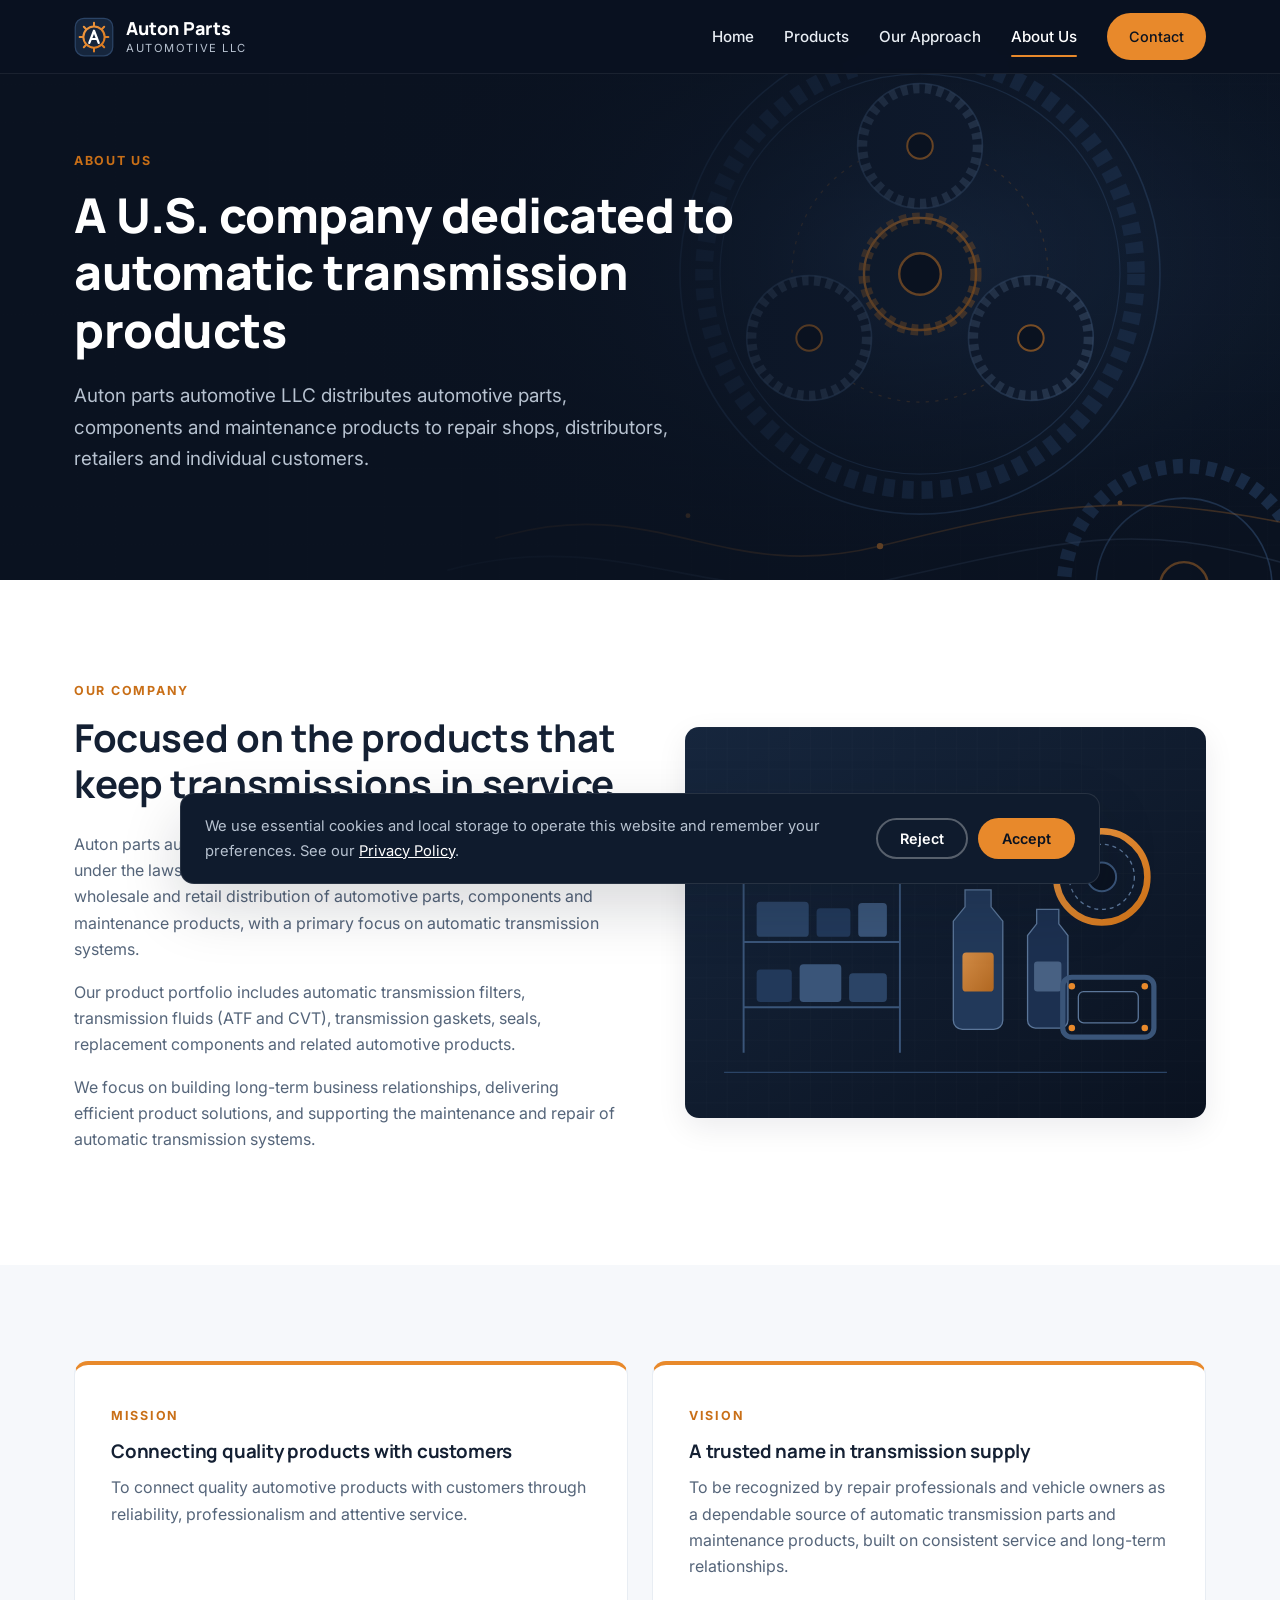
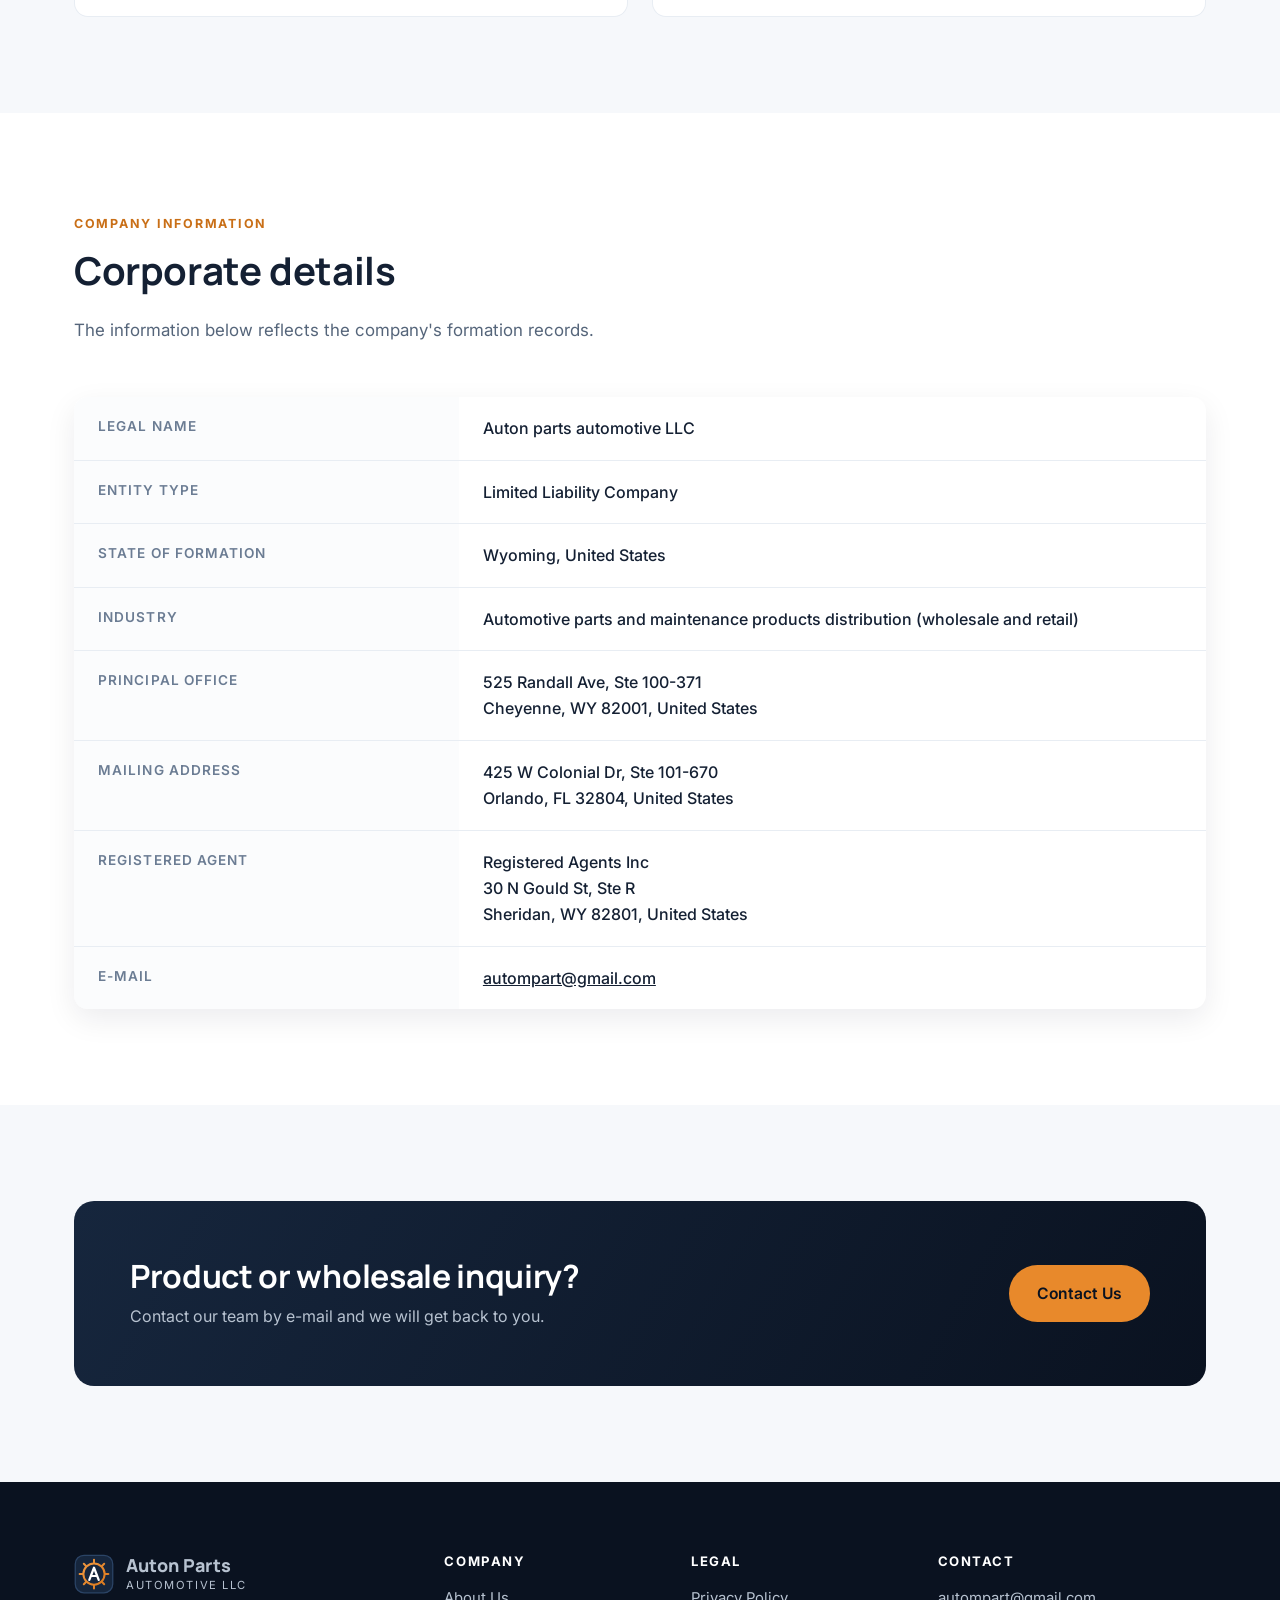
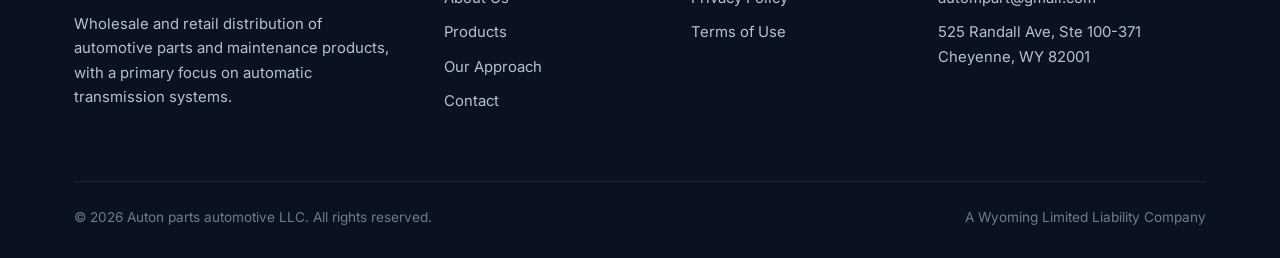
==== about.html @ 44eb2a4d "Add files via upload" ====
<!DOCTYPE html>
<html lang="en">
<head>
  <meta charset="UTF-8">
  <meta name="viewport" content="width=device-width, initial-scale=1.0">
  <title>About Us | Auton parts automotive LLC</title>
  <meta name="description" content="Company information for Auton parts automotive LLC, a Wyoming limited liability company focused on automotive parts distribution for automatic transmission systems.">
  <meta name="theme-color" content="#0a1220">
  <meta property="og:type" content="website">
  <meta property="og:title" content="About Us | Auton parts automotive LLC">
  <meta property="og:description" content="Wholesale and retail distribution of automotive parts and maintenance products, focused on automatic transmission systems.">
  <link rel="icon" href="assets/favicon.svg" type="image/svg+xml">
  <link rel="preconnect" href="https://fonts.googleapis.com">
  <link rel="preconnect" href="https://fonts.gstatic.com" crossorigin>
  <link href="https://fonts.googleapis.com/css2?family=Inter:wght@400;500;600;700&family=Manrope:wght@700;800&display=swap" rel="stylesheet">
  <link rel="stylesheet" href="style.css">
</head>
<body>

    <header class="site-header">
    <div class="container header-inner">
      <a href="index.html" class="brand" aria-label="Auton parts automotive LLC home">
        <img src="assets/logo.svg" alt="" width="40" height="40">
        <span class="brand-text">
          <span class="brand-name">Auton Parts</span>
          <span class="brand-sub">Automotive LLC</span>
        </span>
      </a>
      <button class="nav-toggle" aria-label="Open menu" aria-expanded="false" aria-controls="site-nav">
        <span></span><span></span><span></span>
      </button>
      <nav class="nav" id="site-nav" aria-label="Main navigation">
        <a href="index.html">Home</a>
        <a href="index.html#products">Products</a>
        <a href="index.html#approach">Our Approach</a>
        <a href="about.html" class="active">About Us</a>
        <a href="index.html#contact" class="btn btn--primary">Contact</a>
      </nav>
    </div>
  </header>

  <main>
    <section class="hero page-hero">
      <div class="hero-bg" aria-hidden="true"></div>
      <div class="container">
        <div class="hero-content">
          <span class="eyebrow">About Us</span>
          <h1>A U.S. company dedicated to automatic transmission products</h1>
          <p class="lead">Auton parts automotive LLC distributes automotive parts, components and maintenance products to repair shops, distributors, retailers and individual customers.</p>
        </div>
      </div>
    </section>

    <section class="section" id="our-company">
      <div class="container split">
        <div>
          <span class="eyebrow">Our Company</span>
          <h2>Focused on the products that keep transmissions in service</h2>
          <p>Auton parts automotive LLC is a limited liability company organized under the laws of the State of Wyoming. The company specializes in the wholesale and retail distribution of automotive parts, components and maintenance products, with a primary focus on automatic transmission systems.</p>
          <p>Our product portfolio includes automatic transmission filters, transmission fluids (ATF and CVT), transmission gaskets, seals, replacement components and related automotive products.</p>
          <p>We focus on building long-term business relationships, delivering efficient product solutions, and supporting the maintenance and repair of automatic transmission systems.</p>
        </div>
        <div class="split-media">
          <img src="assets/about-automotive.svg" alt="Abstract illustration of automotive parts inventory, fluids and transmission components" width="800" height="600" loading="lazy">
        </div>
      </div>
    </section>

    <section class="section section--alt">
      <div class="container">
        <div class="mv-grid">
          <article class="mv">
            <span class="eyebrow">Mission</span>
            <h3>Connecting quality products with customers</h3>
            <p>To connect quality automotive products with customers through reliability, professionalism and attentive service.</p>
          </article>
          <article class="mv">
            <span class="eyebrow">Vision</span>
            <h3>A trusted name in transmission supply</h3>
            <p>To be recognized by repair professionals and vehicle owners as a dependable source of automatic transmission parts and maintenance products, built on consistent service and long-term relationships.</p>
          </article>
        </div>
      </div>
    </section>

    <section class="section" id="company-information">
      <div class="container">
        <div class="section-head">
          <span class="eyebrow">Company Information</span>
          <h2>Corporate details</h2>
          <p>The information below reflects the company's formation records.</p>
        </div>
        <table class="info-table">
          <tbody>
            <tr><th scope="row">Legal Name</th><td>Auton parts automotive LLC</td></tr>
            <tr><th scope="row">Entity Type</th><td>Limited Liability Company</td></tr>
            <tr><th scope="row">State of Formation</th><td>Wyoming, United States</td></tr>
            <tr><th scope="row">Industry</th><td>Automotive parts and maintenance products distribution (wholesale and retail)</td></tr>
            <tr><th scope="row">Principal Office</th><td>525 Randall Ave, Ste 100-371<br>Cheyenne, WY 82001, United States</td></tr>
            <tr><th scope="row">Mailing Address</th><td>425 W Colonial Dr, Ste 101-670<br>Orlando, FL 32804, United States</td></tr>
            <tr><th scope="row">Registered Agent</th><td>Registered Agents Inc<br>30 N Gould St, Ste R<br>Sheridan, WY 82801, United States</td></tr>
            <tr><th scope="row">E-mail</th><td><a href="mailto:autompart@gmail.com">autompart@gmail.com</a></td></tr>
          </tbody>
        </table>
      </div>
    </section>

    <section class="section section--alt">
      <div class="container">
        <div class="cta-band">
          <div>
            <h2>Product or wholesale inquiry?</h2>
            <p>Contact our team by e-mail and we will get back to you.</p>
          </div>
          <a href="mailto:autompart@gmail.com" class="btn btn--primary">Contact Us</a>
        </div>
      </div>
    </section>

  </main>

  <footer class="site-footer">
    <div class="container">
      <div class="footer-grid">
        <div class="footer-brand">
          <a href="index.html" class="brand">
            <img src="assets/logo.svg" alt="" width="40" height="40">
            <span class="brand-text">
              <span class="brand-name">Auton Parts</span>
              <span class="brand-sub">Automotive LLC</span>
            </span>
          </a>
          <p>Wholesale and retail distribution of automotive parts and maintenance products, with a primary focus on automatic transmission systems.</p>
        </div>
        <div>
          <h4>Company</h4>
          <ul>
            <li><a href="about.html">About Us</a></li>
            <li><a href="index.html#products">Products</a></li>
            <li><a href="index.html#approach">Our Approach</a></li>
            <li><a href="index.html#contact">Contact</a></li>
          </ul>
        </div>
        <div>
          <h4>Legal</h4>
          <ul>
            <li><a href="privacy.html">Privacy Policy</a></li>
            <li><a href="terms.html">Terms of Use</a></li>
          </ul>
        </div>
        <div>
          <h4>Contact</h4>
          <ul>
            <li><a href="mailto:autompart@gmail.com">autompart@gmail.com</a></li>
            <li>525 Randall Ave, Ste 100-371<br>Cheyenne, WY 82001</li>
          </ul>
        </div>
      </div>
      <div class="footer-bottom">
        <span>&copy; <span data-year>2026</span> Auton parts automotive LLC. All rights reserved.</span>
        <span>A Wyoming Limited Liability Company</span>
      </div>
    </div>
  </footer>

  <div class="cookie-banner" id="cookie-banner" role="dialog" aria-live="polite" aria-label="Cookie notice" hidden>
    <p>We use essential cookies and local storage to operate this website and remember your preferences. See our <a href="privacy.html">Privacy Policy</a>.</p>
    <div class="cookie-actions">
      <button type="button" class="btn btn--outline-light" data-cookie="reject">Reject</button>
      <button type="button" class="btn btn--primary" data-cookie="accept">Accept</button>
    </div>
  </div>

  <script src="script.js"></script>
</body>
</html>
---- style.css ----
/* Auton parts automotive LLC — corporate website styles */
:root {
  --navy-950: #0a1220;
  --navy-900: #0f1b2d;
  --navy-800: #16263d;
  --navy-700: #22395a;
  --steel-500: #6b7c93;
  --steel-300: #b7c2d0;
  --steel-100: #e8edf3;
  --paper: #f6f8fb;
  --white: #ffffff;
  --accent: #e8892b;
  --accent-dark: #c96f17;
  --ink: #142033;
  --muted: #55657a;
  --radius: 14px;
  --radius-sm: 8px;
  --shadow: 0 10px 30px rgba(10, 18, 32, 0.08);
  --shadow-lg: 0 24px 60px rgba(10, 18, 32, 0.16);
  --max: 1180px;
  --header-h: 74px;
  --font: "Inter", system-ui, -apple-system, "Segoe UI", Roboto, Arial, sans-serif;
  --font-display: "Manrope", "Inter", system-ui, sans-serif;
}

*, *::before, *::after { box-sizing: border-box; }
html { scroll-behavior: smooth; scroll-padding-top: calc(var(--header-h) + 12px); }
body {
  margin: 0;
  font-family: var(--font);
  color: var(--ink);
  background: var(--white);
  line-height: 1.65;
  font-size: 16px;
  -webkit-font-smoothing: antialiased;
}
img, svg { max-width: 100%; display: block; }
a { color: inherit; }
h1, h2, h3, h4 { font-family: var(--font-display); line-height: 1.2; margin: 0 0 .6em; letter-spacing: -0.01em; }
p { margin: 0 0 1em; }
.container { width: 100%; max-width: var(--max); margin: 0 auto; padding: 0 24px; }
.eyebrow {
  display: inline-block;
  font-size: .78rem;
  font-weight: 700;
  letter-spacing: .14em;
  text-transform: uppercase;
  color: var(--accent-dark);
  margin-bottom: 14px;
}
.section { padding: 96px 0; }
.section--alt { background: var(--paper); }
.section--dark { background: var(--navy-900); color: var(--steel-100); }
.section--dark .eyebrow { color: var(--accent); }
.section-head { max-width: 720px; margin-bottom: 52px; }
.section-head h2 { font-size: clamp(1.75rem, 3vw, 2.4rem); }
.section-head p { color: var(--muted); font-size: 1.06rem; }
.section--dark .section-head p { color: var(--steel-300); }

/* Buttons */
.btn {
  display: inline-flex; align-items: center; justify-content: center; gap: 8px;
  padding: 14px 26px; border-radius: 999px;
  font-weight: 600; font-size: .98rem; text-decoration: none;
  border: 2px solid transparent; cursor: pointer;
  transition: background .2s, color .2s, border-color .2s, transform .2s;
  font-family: var(--font);
}
.btn:hover { transform: translateY(-1px); }
.btn--primary { background: var(--accent); color: var(--navy-950); }
.btn--primary:hover { background: #f19a42; }
.btn--ghost { border-color: rgba(255,255,255,.35); color: var(--white); }
.btn--ghost:hover { border-color: var(--white); background: rgba(255,255,255,.06); }
.btn--dark { background: var(--navy-900); color: var(--white); }
.btn--dark:hover { background: var(--navy-700); }

/* Header */
.site-header {
  position: fixed; inset: 0 0 auto 0; z-index: 100;
  height: var(--header-h);
  background: rgba(10, 18, 32, 0.94);
  backdrop-filter: saturate(140%) blur(10px);
  -webkit-backdrop-filter: saturate(140%) blur(10px);
  border-bottom: 1px solid rgba(255,255,255,.07);
}
.header-inner { height: 100%; display: flex; align-items: center; justify-content: space-between; gap: 24px; }
.brand { display: flex; align-items: center; gap: 12px; text-decoration: none; color: var(--white); }
.brand img { width: 40px; height: 40px; }
.brand-text { display: flex; flex-direction: column; line-height: 1.1; }
.brand-name { font-family: var(--font-display); font-weight: 800; font-size: 1.12rem; letter-spacing: .01em; }
.brand-sub { font-size: .7rem; color: var(--steel-300); letter-spacing: .14em; text-transform: uppercase; margin-top: 3px; }
.nav { display: flex; align-items: center; gap: 30px; }
.nav a {
  color: var(--steel-100); text-decoration: none; font-size: .95rem; font-weight: 500;
  position: relative; padding: 6px 0;
}
.nav a:hover, .nav a.active { color: var(--white); }
.nav a.active::after, .nav a:hover::after {
  content: ""; position: absolute; left: 0; right: 0; bottom: -2px; height: 2px; background: var(--accent); border-radius: 2px;
}
.nav .btn { padding: 10px 20px; font-size: .9rem; }
.nav .btn::after { display: none; }
.nav .btn--primary, .nav .btn--primary:hover { color: var(--navy-950); }
.nav-toggle {
  display: none; background: none; border: 0; padding: 8px; cursor: pointer;
  width: 44px; height: 44px; border-radius: 8px;
}
.nav-toggle span { display: block; width: 24px; height: 2px; background: var(--white); margin: 5px auto; transition: transform .25s, opacity .25s; border-radius: 2px; }
.nav-toggle[aria-expanded="true"] span:nth-child(1) { transform: translateY(7px) rotate(45deg); }
.nav-toggle[aria-expanded="true"] span:nth-child(2) { opacity: 0; }
.nav-toggle[aria-expanded="true"] span:nth-child(3) { transform: translateY(-7px) rotate(-45deg); }

/* Hero */
.hero {
  position: relative; overflow: hidden;
  background: var(--navy-950);
  color: var(--white);
  padding: calc(var(--header-h) + 96px) 0 110px;
}
.hero-bg {
  position: absolute; inset: 0; z-index: 0;
  background-image: url("assets/hero-automotive.svg");
  background-size: cover; background-position: center right;
  opacity: .9;
}
.hero::after {
  content: ""; position: absolute; inset: 0; z-index: 0;
  background: linear-gradient(90deg, rgba(10,18,32,.96) 0%, rgba(10,18,32,.82) 45%, rgba(10,18,32,.25) 100%);
}
.hero .container { position: relative; z-index: 1; }
.hero-content { max-width: 680px; }
.hero h1 { font-size: clamp(2.2rem, 5vw, 3.6rem); font-weight: 800; margin-bottom: 22px; }
.hero h1 .accent { color: var(--accent); }
.hero p.lead { font-size: clamp(1.02rem, 1.6vw, 1.18rem); color: var(--steel-300); max-width: 600px; margin-bottom: 34px; }
.hero-actions { display: flex; flex-wrap: wrap; gap: 14px; }
.hero-meta { display: flex; flex-wrap: wrap; gap: 10px 26px; margin-top: 44px; font-size: .88rem; color: var(--steel-300); }
.hero-meta span { display: inline-flex; align-items: center; gap: 8px; }
.hero-meta span::before { content: ""; width: 7px; height: 7px; border-radius: 50%; background: var(--accent); }

.page-hero { padding: calc(var(--header-h) + 72px) 0 72px; }
.page-hero h1 { font-size: clamp(2rem, 4vw, 3rem); }

/* Features */
.features { margin-top: -54px; position: relative; z-index: 2; }
.features-grid { display: grid; grid-template-columns: repeat(4, 1fr); gap: 20px; }
.feature {
  background: var(--white); border-radius: var(--radius); padding: 28px 24px;
  box-shadow: var(--shadow-lg); border: 1px solid var(--steel-100);
}
.feature h3 { font-size: 1.06rem; margin-bottom: 8px; }
.feature p { font-size: .93rem; color: var(--muted); margin: 0; }
.icon {
  width: 46px; height: 46px; border-radius: 12px; margin-bottom: 18px;
  display: grid; place-items: center;
  background: rgba(232,137,43,.12); color: var(--accent-dark);
}
.icon svg { width: 24px; height: 24px; }

/* Split */
.split { display: grid; grid-template-columns: 1.05fr 1fr; gap: 64px; align-items: center; }
.split--reverse .split-media { order: -1; }
.split-media img { border-radius: var(--radius); box-shadow: var(--shadow); width: 100%; height: auto; }
.split h2 { font-size: clamp(1.75rem, 3vw, 2.4rem); }
.split p { color: var(--muted); }
.check-list { list-style: none; padding: 0; margin: 24px 0 0; display: grid; gap: 12px; }
.check-list li { padding-left: 30px; position: relative; color: var(--ink); }
.check-list li::before {
  content: ""; position: absolute; left: 0; top: 6px; width: 18px; height: 18px; border-radius: 50%;
  background: var(--accent) url("data:image/svg+xml,%3Csvg xmlns='http://www.w3.org/2000/svg' viewBox='0 0 24 24' fill='none' stroke='%230a1220' stroke-width='3.2' stroke-linecap='round' stroke-linejoin='round'%3E%3Cpath d='M5 12.5l4.5 4.5L19 7.5'/%3E%3C/svg%3E") center/12px no-repeat;
}

/* Cards */
.cards { display: grid; grid-template-columns: repeat(3, 1fr); gap: 24px; }
.card {
  background: var(--white); border: 1px solid var(--steel-100); border-radius: var(--radius);
  padding: 32px 28px; transition: transform .25s, box-shadow .25s, border-color .25s;
}
.card:hover { transform: translateY(-4px); box-shadow: var(--shadow); border-color: transparent; }
.card h3 { font-size: 1.12rem; }
.card p { color: var(--muted); font-size: .95rem; margin: 0; }
.card .tag { display: inline-block; margin-top: 18px; font-size: .75rem; font-weight: 600; letter-spacing: .08em; text-transform: uppercase; color: var(--steel-500); }

/* Approach */
.steps { display: grid; grid-template-columns: repeat(4, 1fr); gap: 24px; counter-reset: step; }
.step {
  padding: 30px 26px; border-radius: var(--radius);
  background: var(--navy-800); border: 1px solid rgba(255,255,255,.06);
  position: relative;
}
.step::before {
  counter-increment: step; content: "0" counter(step);
  font-family: var(--font-display); font-weight: 800; font-size: 2rem; color: var(--accent);
  display: block; margin-bottom: 14px; line-height: 1;
}
.step h3 { color: var(--white); font-size: 1.06rem; }
.step p { color: var(--steel-300); font-size: .93rem; margin: 0; }

/* Contact */
.contact-grid { display: grid; grid-template-columns: 1fr 1fr; gap: 40px; align-items: start; }
.contact-card {
  background: var(--white); border-radius: var(--radius); padding: 36px;
  border: 1px solid var(--steel-100); box-shadow: var(--shadow);
}
.contact-item { display: flex; gap: 16px; padding: 18px 0; border-bottom: 1px solid var(--steel-100); }
.contact-item:last-child { border-bottom: 0; padding-bottom: 0; }
.contact-item:first-child { padding-top: 0; }
.contact-item .icon { flex: 0 0 46px; margin: 0; }
.contact-item h4 { font-size: .8rem; text-transform: uppercase; letter-spacing: .1em; color: var(--steel-500); margin-bottom: 4px; font-family: var(--font); }
.contact-item p, .contact-item a { margin: 0; color: var(--ink); font-weight: 500; text-decoration: none; word-break: break-word; }
.contact-item a:hover { color: var(--accent-dark); }

/* Info table (About) */
.info-table { width: 100%; border-collapse: collapse; background: var(--white); border-radius: var(--radius); overflow: hidden; box-shadow: var(--shadow); }
.info-table th, .info-table td { text-align: left; padding: 18px 24px; border-bottom: 1px solid var(--steel-100); vertical-align: top; }
.info-table tr:last-child th, .info-table tr:last-child td { border-bottom: 0; }
.info-table th { width: 34%; font-size: .85rem; text-transform: uppercase; letter-spacing: .08em; color: var(--steel-500); font-weight: 600; background: #fbfcfd; }
.info-table td { font-weight: 500; }
.mv-grid { display: grid; grid-template-columns: 1fr 1fr; gap: 24px; }
.mv { padding: 36px; border-radius: var(--radius); background: var(--white); border: 1px solid var(--steel-100); border-top: 4px solid var(--accent); }
.mv p { color: var(--muted); margin: 0; }

/* Legal pages */
.legal { max-width: 820px; }
.legal h2 { font-size: 1.35rem; margin-top: 2.2em; }
.legal p, .legal li { color: #35445a; }
.legal ul { padding-left: 1.2em; }
.legal li { margin-bottom: .5em; }
.legal .updated { color: var(--steel-500); font-size: .92rem; }
.disclaimer {
  margin-top: 48px; padding: 20px 24px; border-radius: var(--radius-sm);
  background: var(--paper); border-left: 4px solid var(--accent); font-size: .95rem; color: var(--muted);
}

/* CTA band */
.cta-band { background: linear-gradient(120deg, var(--navy-800), var(--navy-950)); color: var(--white); border-radius: 20px; padding: 56px; display: flex; align-items: center; justify-content: space-between; gap: 32px; flex-wrap: wrap; }
.cta-band h2 { margin: 0 0 8px; font-size: clamp(1.5rem, 2.6vw, 2rem); }
.cta-band p { margin: 0; color: var(--steel-300); }

/* Footer */
.site-footer { background: var(--navy-950); color: var(--steel-300); padding: 72px 0 30px; font-size: .93rem; }
.footer-grid { display: grid; grid-template-columns: 1.6fr 1fr 1fr 1.3fr; gap: 40px; }
.footer-grid h4 { color: var(--white); font-size: .82rem; text-transform: uppercase; letter-spacing: .12em; margin-bottom: 16px; font-family: var(--font); }
.footer-grid ul { list-style: none; padding: 0; margin: 0; display: grid; gap: 10px; }
.footer-grid a { text-decoration: none; color: var(--steel-300); }
.footer-grid a:hover { color: var(--white); }
.footer-brand p { margin-top: 18px; max-width: 320px; }
.footer-bottom { margin-top: 56px; padding-top: 24px; border-top: 1px solid rgba(255,255,255,.08); display: flex; justify-content: space-between; gap: 16px; flex-wrap: wrap; font-size: .85rem; color: var(--steel-500); }
.footer-bottom a { color: var(--steel-300); text-decoration: none; }

/* Cookie banner */
.cookie-banner {
  position: fixed; left: 16px; right: 16px; bottom: 16px; z-index: 200;
  max-width: 920px; margin: 0 auto;
  background: var(--navy-900); color: var(--steel-100);
  border: 1px solid rgba(255,255,255,.1);
  border-radius: var(--radius); box-shadow: var(--shadow-lg);
  padding: 20px 24px;
  display: flex; align-items: center; gap: 24px; justify-content: space-between;
  transform: translateY(140%); opacity: 0; transition: transform .35s ease, opacity .35s ease;
}
.cookie-banner.show { transform: translateY(0); opacity: 1; }
.cookie-banner p { margin: 0; font-size: .92rem; color: var(--steel-300); }
.cookie-banner a { color: var(--white); }
.cookie-actions { display: flex; gap: 10px; flex-shrink: 0; }
.cookie-actions .btn { padding: 10px 22px; font-size: .9rem; }
.btn--outline-light { border-color: rgba(255,255,255,.3); color: var(--white); background: transparent; }
.btn--outline-light:hover { border-color: var(--white); }

/* Responsive */
@media (max-width: 1024px) {
  .features-grid { grid-template-columns: repeat(2, 1fr); }
  .cards { grid-template-columns: repeat(2, 1fr); }
  .steps { grid-template-columns: repeat(2, 1fr); }
  .footer-grid { grid-template-columns: 1fr 1fr; }
  .split { gap: 40px; }
}
@media (max-width: 860px) {
  .nav-toggle { display: block; }
  .nav {
    position: fixed; top: var(--header-h); left: 0; right: 0;
    flex-direction: column; align-items: stretch; gap: 0;
    background: var(--navy-950); border-bottom: 1px solid rgba(255,255,255,.08);
    padding: 8px 24px 24px;
    transform: translateY(-12px); opacity: 0; visibility: hidden;
    transition: transform .25s, opacity .25s, visibility .25s;
  }
  .nav.open { transform: translateY(0); opacity: 1; visibility: visible; }
  .nav a { padding: 14px 0; border-bottom: 1px solid rgba(255,255,255,.06); }
  .nav a::after { display: none; }
  .nav .btn { margin-top: 16px; border-bottom: 0; padding: 13px 20px; }
  .split, .contact-grid, .mv-grid { grid-template-columns: 1fr; }
  .split--reverse .split-media { order: 0; }
  .hero { padding: calc(var(--header-h) + 64px) 0 96px; }
  .hero::after { background: linear-gradient(180deg, rgba(10,18,32,.9) 0%, rgba(10,18,32,.88) 100%); }
  .section { padding: 72px 0; }
  .cta-band { padding: 40px 28px; }
}
@media (max-width: 600px) {
  .container { padding: 0 18px; }
  .features-grid, .cards, .steps, .footer-grid { grid-template-columns: 1fr; }
  .hero-actions .btn { width: 100%; }
  .brand-sub { display: none; }
  .info-table th, .info-table td { display: block; width: 100%; }
  .info-table th { border-bottom: 0; padding-bottom: 4px; }
  .info-table td { padding-top: 4px; }
  .cookie-banner { flex-direction: column; align-items: stretch; gap: 16px; }
  .cookie-actions .btn { flex: 1; }
  .contact-card { padding: 26px; }
}
@media (prefers-reduced-motion: reduce) {
  * { transition: none !important; scroll-behavior: auto !important; }
}
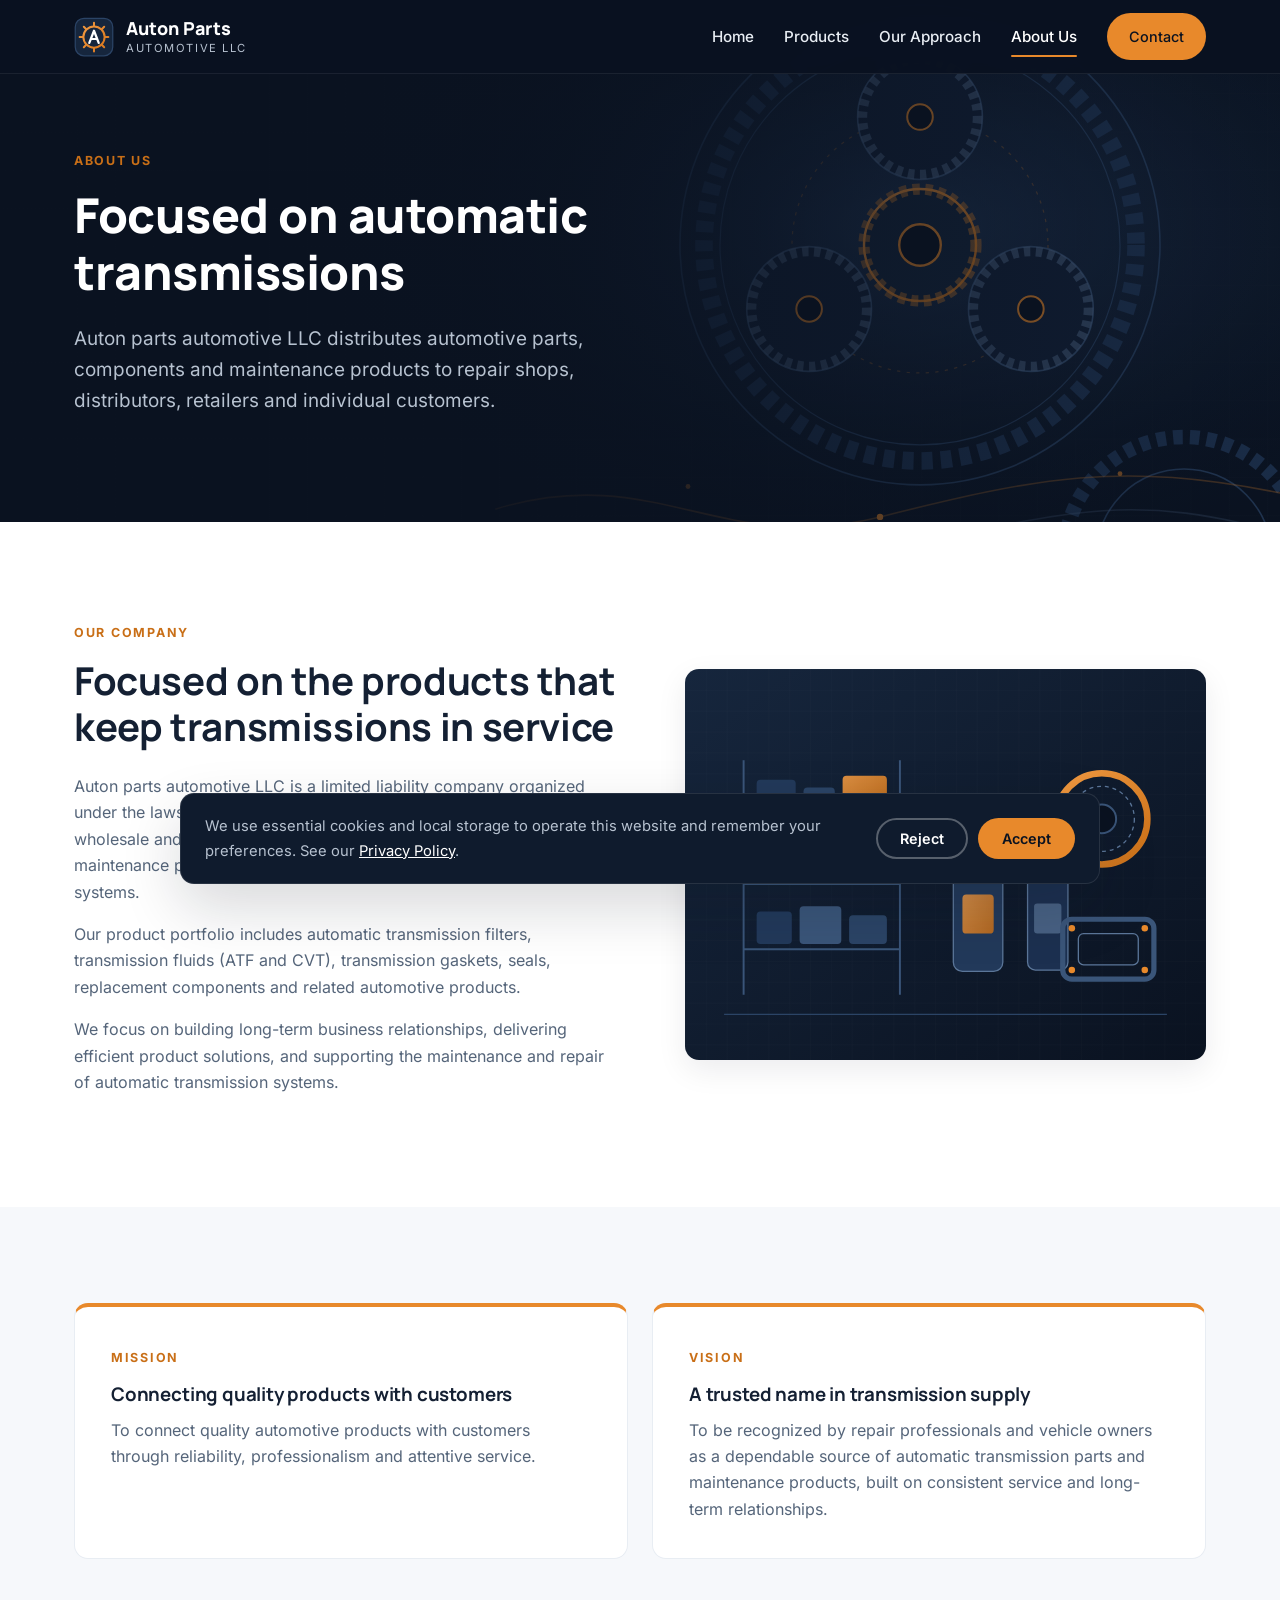
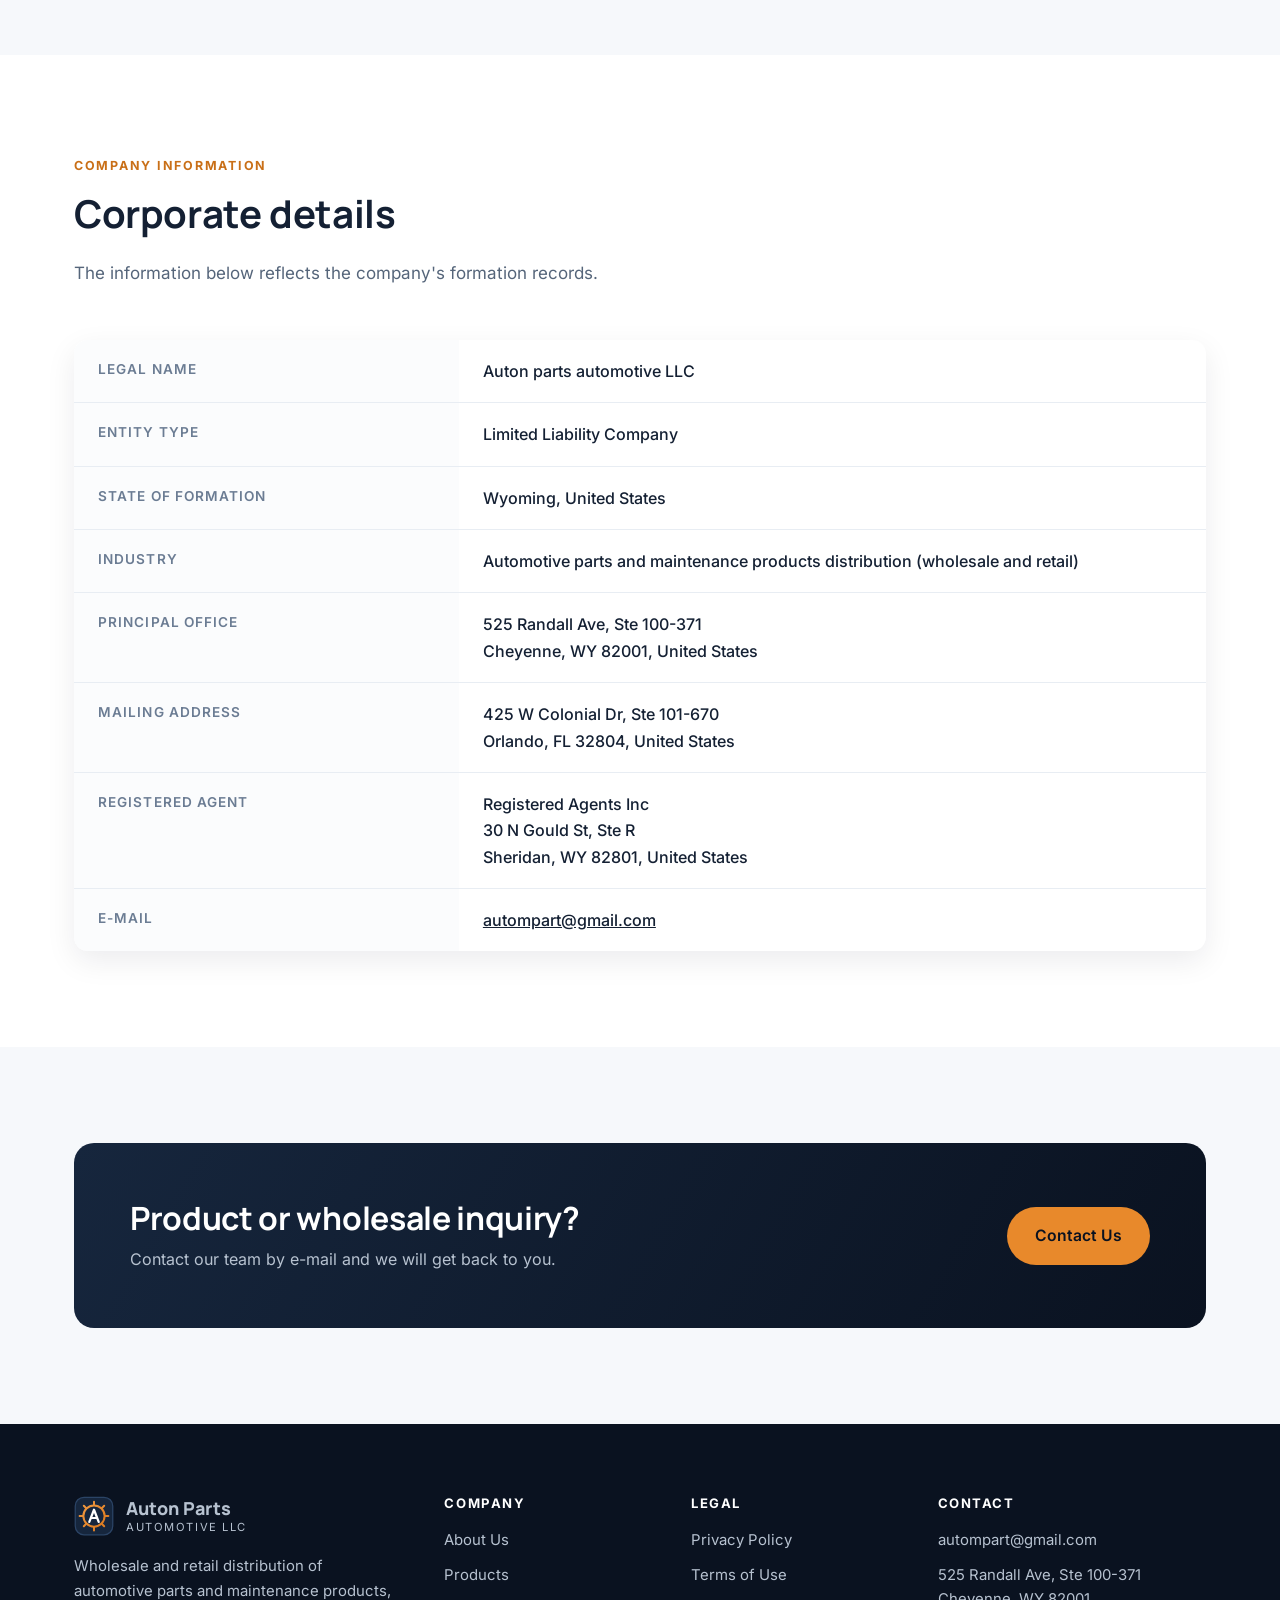
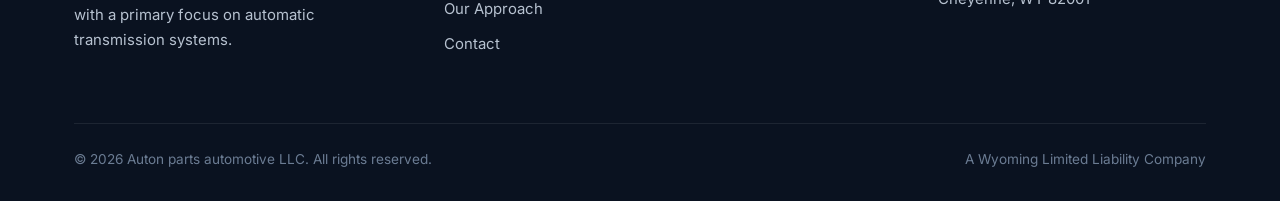
==== commit 051e427a: "Add files via upload" ====
--- a/about.html
+++ b/about.html
@@ -6,13 +6,14 @@
   <title>About Us | Auton parts automotive LLC</title>
   <meta name="description" content="Company information for Auton parts automotive LLC, a Wyoming limited liability company focused on automotive parts distribution for automatic transmission systems.">
   <meta name="theme-color" content="#0a1220">
+  <link rel="canonical" href="https://www.autonpartsautomotive.com/about">
+  <meta property="og:url" content="https://www.autonpartsautomotive.com/about">
+  <meta property="og:image" content="https://www.autonpartsautomotive.com/assets/og-image.png">
   <meta property="og:type" content="website">
   <meta property="og:title" content="About Us | Auton parts automotive LLC">
   <meta property="og:description" content="Wholesale and retail distribution of automotive parts and maintenance products, focused on automatic transmission systems.">
   <link rel="icon" href="assets/favicon.svg" type="image/svg+xml">
-  <link rel="preconnect" href="https://fonts.googleapis.com">
-  <link rel="preconnect" href="https://fonts.gstatic.com" crossorigin>
-  <link href="https://fonts.googleapis.com/css2?family=Inter:wght@400;500;600;700&family=Manrope:wght@700;800&display=swap" rel="stylesheet">
+  <link rel="apple-touch-icon" href="assets/apple-touch-icon.png">
   <link rel="stylesheet" href="style.css">
 </head>
 <body>
@@ -45,7 +46,7 @@
       <div class="container">
         <div class="hero-content">
           <span class="eyebrow">About Us</span>
-          <h1>A U.S. company dedicated to automatic transmission products</h1>
+          <h1>Focused on automatic transmissions</h1>
           <p class="lead">Auton parts automotive LLC distributes automotive parts, components and maintenance products to repair shops, distributors, retailers and individual customers.</p>
         </div>
       </div>
--- a/style.css
+++ b/style.css
@@ -1,4 +1,12 @@
 /* Auton parts automotive LLC — corporate website styles */
+/* Self-hosted fonts (SIL Open Font License) */
+@font-face { font-family: "Inter"; src: url("assets/fonts/inter-latin-400-normal.woff2") format("woff2"); font-weight: 400; font-display: swap; }
+@font-face { font-family: "Inter"; src: url("assets/fonts/inter-latin-500-normal.woff2") format("woff2"); font-weight: 500; font-display: swap; }
+@font-face { font-family: "Inter"; src: url("assets/fonts/inter-latin-600-normal.woff2") format("woff2"); font-weight: 600; font-display: swap; }
+@font-face { font-family: "Inter"; src: url("assets/fonts/inter-latin-700-normal.woff2") format("woff2"); font-weight: 700; font-display: swap; }
+@font-face { font-family: "Manrope"; src: url("assets/fonts/manrope-latin-700-normal.woff2") format("woff2"); font-weight: 700; font-display: swap; }
+@font-face { font-family: "Manrope"; src: url("assets/fonts/manrope-latin-800-normal.woff2") format("woff2"); font-weight: 800; font-display: swap; }
+
 :root {
   --navy-950: #0a1220;
   --navy-900: #0f1b2d;
@@ -129,7 +137,7 @@
 }
 .hero .container { position: relative; z-index: 1; }
 .hero-content { max-width: 680px; }
-.hero h1 { font-size: clamp(2.2rem, 5vw, 3.6rem); font-weight: 800; margin-bottom: 22px; }
+.hero h1 { font-size: clamp(2rem, 5vw, 3.6rem); font-weight: 800; margin-bottom: 22px; }
 .hero h1 .accent { color: var(--accent); }
 .hero p.lead { font-size: clamp(1.02rem, 1.6vw, 1.18rem); color: var(--steel-300); max-width: 600px; margin-bottom: 34px; }
 .hero-actions { display: flex; flex-wrap: wrap; gap: 14px; }
@@ -259,6 +267,7 @@
   transform: translateY(140%); opacity: 0; transition: transform .35s ease, opacity .35s ease;
 }
 .cookie-banner.show { transform: translateY(0); opacity: 1; }
+.cookie-banner[hidden] { display: none; }
 .cookie-banner p { margin: 0; font-size: .92rem; color: var(--steel-300); }
 .cookie-banner a { color: var(--white); }
 .cookie-actions { display: flex; gap: 10px; flex-shrink: 0; }
@@ -310,3 +319,4 @@
 @media (prefers-reduced-motion: reduce) {
   * { transition: none !important; scroll-behavior: auto !important; }
 }
+@media (max-width: 600px) { .hero h1 { font-size: 1.85rem; } }
